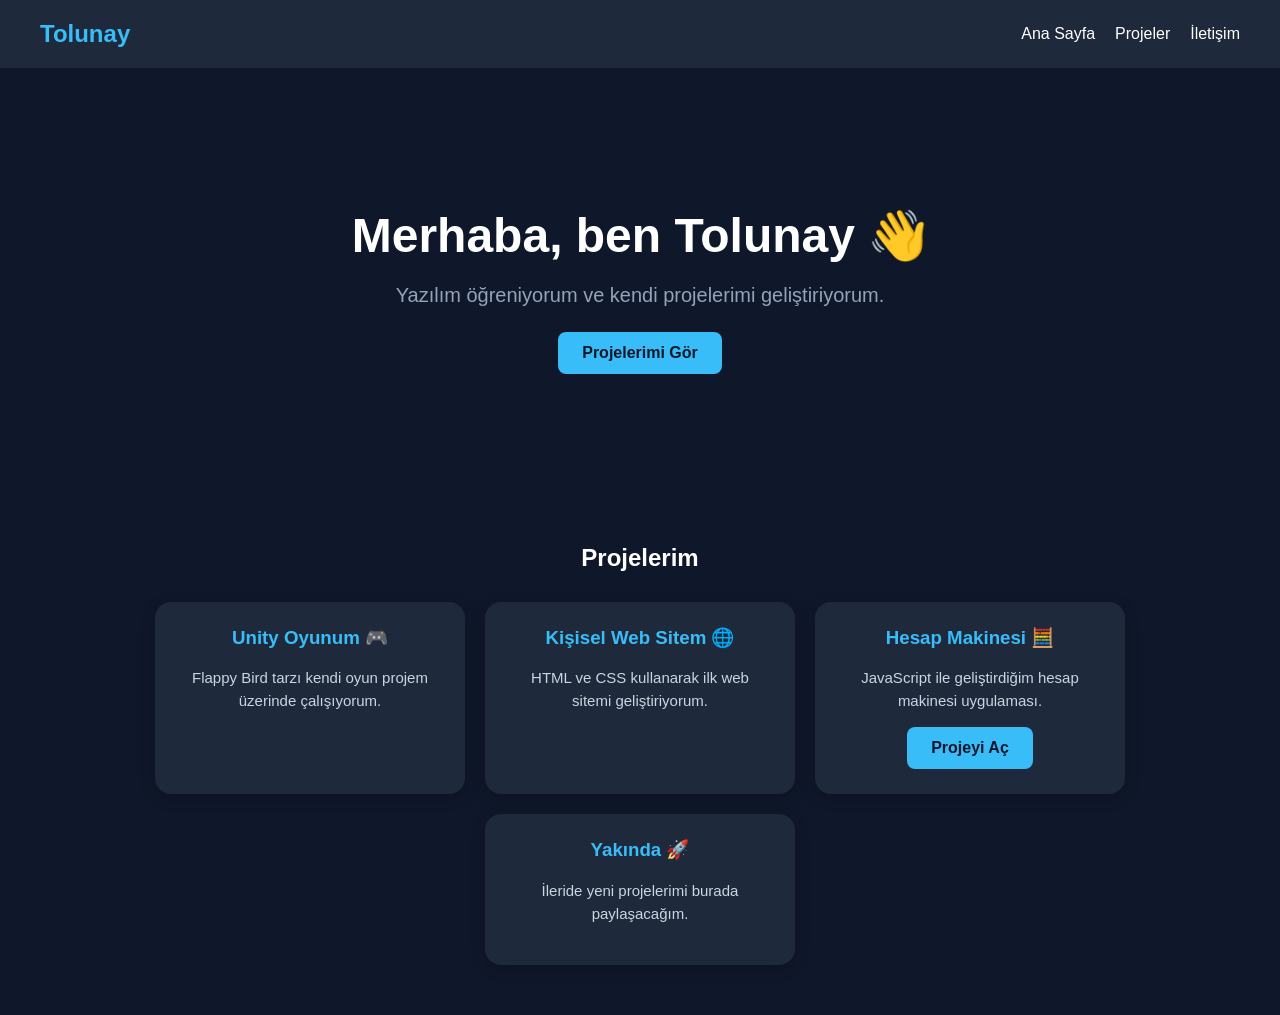
==== index.html @ 8adb0b30 "ilk yükleme" ====
<!DOCTYPE html>
<html lang="tr">
<head>
  <meta charset="UTF-8">
  <meta name="viewport" content="width=device-width, initial-scale=1.0">
  <title>Tolunay | Web Site</title>
  <link rel="stylesheet" href="style.css">
</head>
<body>

  <!-- NAVBAR -->
  <nav>
    <h2 class="logo">Tolunay</h2>
    <ul>
      <li><a href="#">Ana Sayfa</a></li>
      <li><a href="#projects">Projeler</a></li>
      <li><a href="#">İletişim</a></li>
    </ul>
  </nav>

  <!-- HERO -->
  <section class="hero">
    <h1>Merhaba, ben Tolunay 👋</h1>
    <p>Yazılım öğreniyorum ve kendi projelerimi geliştiriyorum.</p>
    <a href="#projects" class="btn">Projelerimi Gör</a>
  </section>

  <!-- PROJECTS -->
  <section class="projects" id="projects">
    <h2>Projelerim</h2>

    <div class="cards">
      <div class="card">
        <h3>Unity Oyunum 🎮</h3>
        <p>Flappy Bird tarzı kendi oyun projem üzerinde çalışıyorum.</p>
      </div>

      <div class="card">
        <h3>Kişisel Web Sitem 🌐</h3>
        <p>HTML ve CSS kullanarak ilk web sitemi geliştiriyorum.</p>
      </div>
      <div class="card">
  <h3>Hesap Makinesi 🧮</h3>
  <p>JavaScript ile geliştirdiğim hesap makinesi uygulaması.</p>
  <a href="calculator.html" class="btn" target="_blank">Projeyi Aç</a>
</div>

      <div class="card">
        <h3>Yakında 🚀</h3>
        <p>İleride yeni projelerimi burada paylaşacağım.</p>
      </div>
    </div>
  </section>

</body>
</html>
---- style.css ----
html {
  scroll-behavior: smooth;
}

body {
  margin: 0;
  font-family: Arial, sans-serif;
  background: #0f172a;
  color: white;
}

/* NAVBAR */
nav {
  display: flex;
  justify-content: space-between;
  align-items: center;
  padding: 20px 40px;
  background: #1e293b;
  position: sticky;
  top: 0;
  z-index: 1000;
  backdrop-filter: blur(8px);
}

.logo {
  color: #38bdf8;
  margin: 0;
}

nav ul {
  list-style: none;
  display: flex;
  gap: 20px;
  padding: 0;
  margin: 0;
}

nav a {
  text-decoration: none;
  color: white;
  transition: 0.3s;
}

nav a:hover {
  color: #38bdf8;
}

/* HERO */
.hero {
  text-align: center;
  padding: 100px 20px;
  opacity: 0;
  transform: translateY(30px);
  animation: fadeUp 1s ease forwards;
}

.hero h1 {
  font-size: 48px;
  margin-bottom: 10px;
}

.hero p {
  font-size: 20px;
  color: #94a3b8;
  margin-bottom: 25px;
}

/* BUTTON */
.btn {
  display: inline-block;
  background: #38bdf8;
  color: #0f172a;
  padding: 12px 24px;
  border-radius: 8px;
  text-decoration: none;
  font-weight: bold;
  transition: 0.3s;
  animation: pop 1.2s ease;
}

.btn:hover {
  transform: scale(1.08);
  box-shadow: 0 6px 20px rgba(56, 189, 248, 0.35);
}

/* PROJECTS */
.projects {
  padding: 50px 20px;
  text-align: center;
}

.projects h2 {
  margin-bottom: 30px;
}

.cards {
  display: flex;
  justify-content: center;
  gap: 20px;
  flex-wrap: wrap;
}

.card {
  background: #1e293b;
  width: 260px;
  padding: 25px;
  border-radius: 16px;
  transition: 0.3s;
  box-shadow: 0 4px 15px rgba(0, 0, 0, 0.2);
  opacity: 0;
  transform: translateY(40px);
  animation: fadeUp 1s ease forwards;
}

.card h3 {
  margin-top: 0;
  color: #38bdf8;
}

.card p {
  color: #cbd5e1;
  font-size: 15px;
  line-height: 1.5;
}

.card:hover {
  transform: translateY(-8px) scale(1.03);
  background: #334155;
  box-shadow: 0 8px 25px rgba(0, 0, 0, 0.3);
}

/* CARD GECIKMELERI */
.card:nth-child(1) {
  animation-delay: 0.3s;
}

.card:nth-child(2) {
  animation-delay: 0.6s;
}

.card:nth-child(3) {
  animation-delay: 0.9s;
}

/* ANIMATIONS */
@keyframes fadeUp {
  to {
    opacity: 1;
    transform: translateY(0);
  }
}

@keyframes pop {
  0% {
    transform: scale(0.8);
  }
  70% {
    transform: scale(1.1);
  }
  100% {
    transform: scale(1);
  }
}

/* MOBIL UYUM */
@media (max-width: 768px) {
  nav {
    flex-direction: column;
    gap: 15px;
    padding: 20px;
  }

  nav ul {
    flex-direction: column;
    align-items: center;
    gap: 10px;
  }

  .hero h1 {
    font-size: 34px;
  }

  .hero p {
    font-size: 17px;
  }

  .card {
    width: 90%;
  }
}
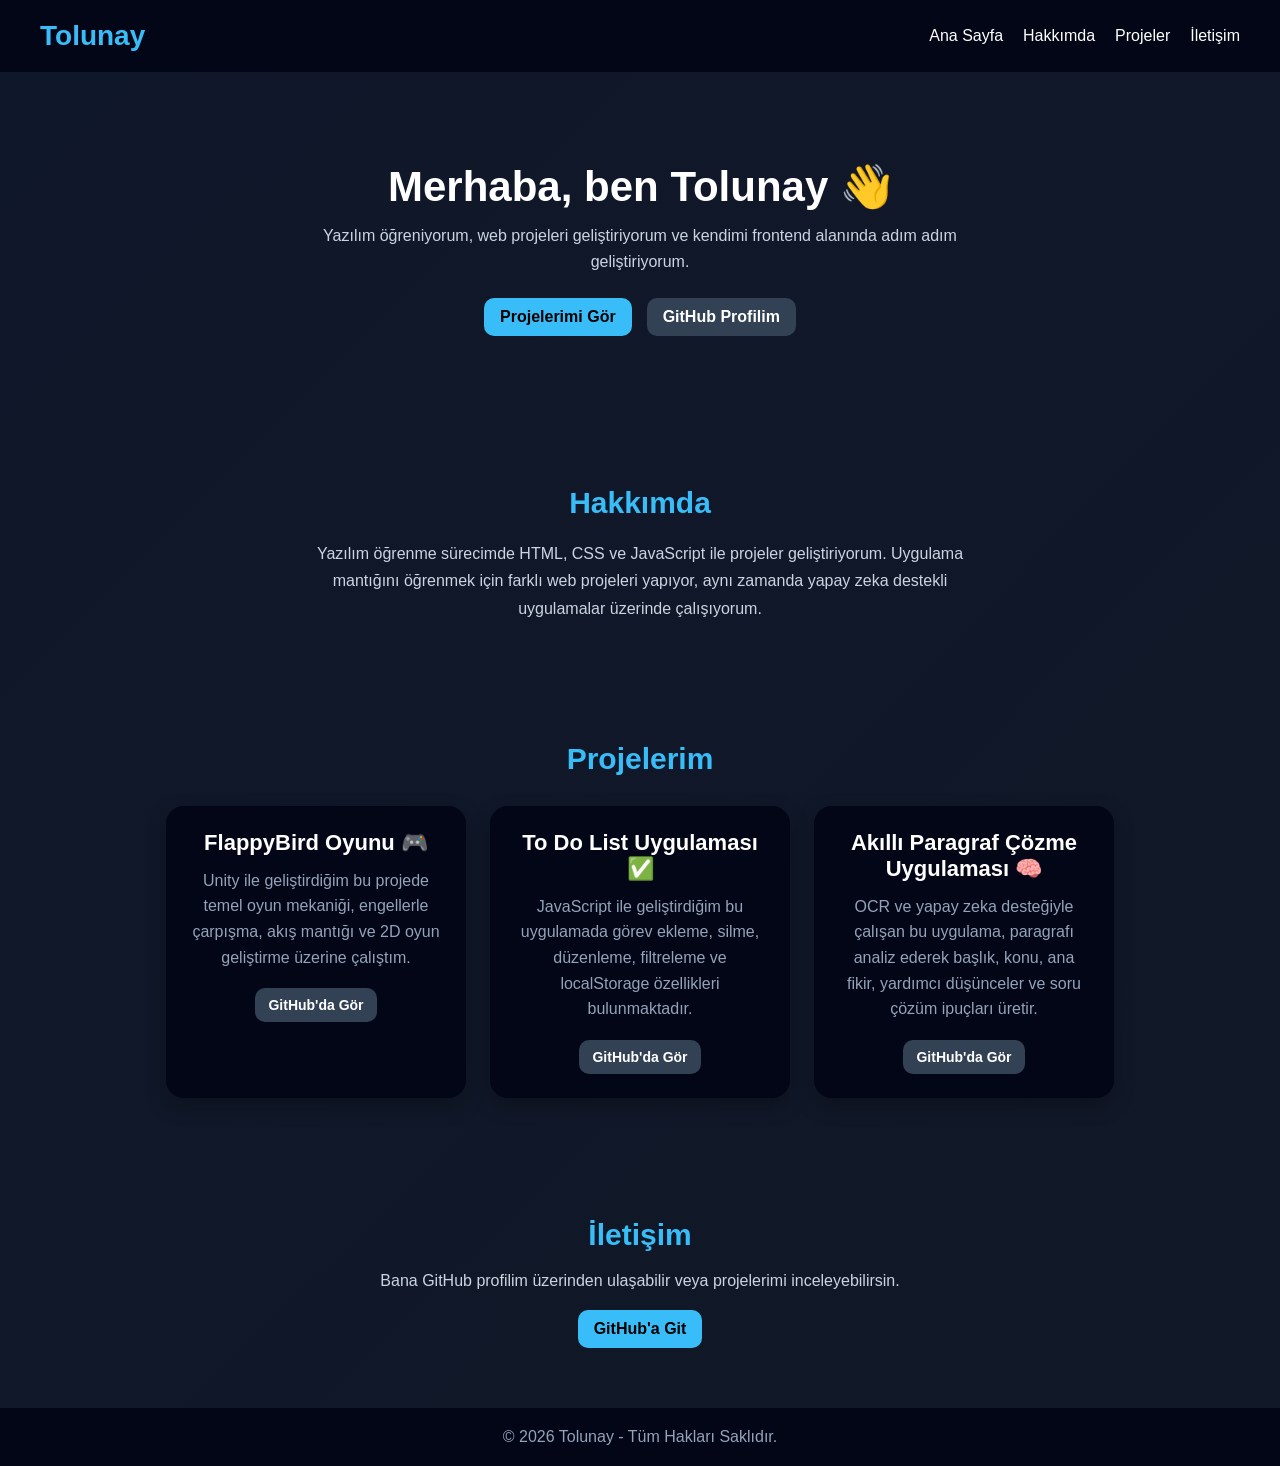
==== commit 9637c104: "Add files via upload" ====
--- a/index.html
+++ b/index.html
@@ -3,54 +3,99 @@
 <head>
   <meta charset="UTF-8">
   <meta name="viewport" content="width=device-width, initial-scale=1.0">
-  <title>Tolunay | Web Site</title>
+  <title>Tolunay | Portfolyo</title>
   <link rel="stylesheet" href="style.css">
 </head>
 <body>
 
-  <!-- NAVBAR -->
   <nav>
     <h2 class="logo">Tolunay</h2>
     <ul>
-      <li><a href="#">Ana Sayfa</a></li>
+      <li><a href="#home">Ana Sayfa</a></li>
+      <li><a href="#about">Hakkımda</a></li>
       <li><a href="#projects">Projeler</a></li>
-      <li><a href="#">İletişim</a></li>
+      <li><a href="#contact">İletişim</a></li>
     </ul>
   </nav>
 
-  <!-- HERO -->
-  <section class="hero">
+  <section class="hero" id="home">
     <h1>Merhaba, ben Tolunay 👋</h1>
-    <p>Yazılım öğreniyorum ve kendi projelerimi geliştiriyorum.</p>
-    <a href="#projects" class="btn">Projelerimi Gör</a>
+    <p>
+      Yazılım öğreniyorum, web projeleri geliştiriyorum ve kendimi
+      frontend alanında adım adım geliştiriyorum.
+    </p>
+
+    <div class="hero-buttons">
+      <a href="#projects" class="btn">Projelerimi Gör</a>
+      <a href="https://github.com/Tolumaster" class="btn secondary-btn" target="_blank">GitHub Profilim</a>
+    </div>
   </section>
 
-  <!-- PROJECTS -->
-  <section class="projects" id="projects">
+  <section class="about" id="about">
+    <h2>Hakkımda</h2>
+    <p>
+      Yazılım öğrenme sürecimde HTML, CSS ve JavaScript ile projeler geliştiriyorum.
+      Uygulama mantığını öğrenmek için farklı web projeleri yapıyor, aynı zamanda
+      yapay zeka destekli uygulamalar üzerinde çalışıyorum.
+    </p>
+  </section>
+
+  <section id="projects">
     <h2>Projelerim</h2>
 
     <div class="cards">
       <div class="card">
-        <h3>Unity Oyunum 🎮</h3>
-        <p>Flappy Bird tarzı kendi oyun projem üzerinde çalışıyorum.</p>
+        <h3>FlappyBird Oyunu 🎮</h3>
+        <p>
+          Unity ile geliştirdiğim bu projede temel oyun mekaniği, engellerle çarpışma,
+          akış mantığı ve 2D oyun geliştirme üzerine çalıştım.
+        </p>
+        <div class="card-buttons">
+          <a href="https://github.com/Tolumaster/FlappyBird" class="btn small-btn secondary-btn" target="_blank">
+            GitHub'da Gör
+          </a>
+        </div>
       </div>
 
       <div class="card">
-        <h3>Kişisel Web Sitem 🌐</h3>
-        <p>HTML ve CSS kullanarak ilk web sitemi geliştiriyorum.</p>
+        <h3>To Do List Uygulaması ✅</h3>
+        <p>
+          JavaScript ile geliştirdiğim bu uygulamada görev ekleme, silme, düzenleme,
+          filtreleme ve localStorage özellikleri bulunmaktadır.
+        </p>
+        <div class="card-buttons">
+          <a href="https://github.com/Tolumaster/ToDoApp" class="btn small-btn secondary-btn" target="_blank">
+            GitHub'da Gör
+          </a>
+        </div>
       </div>
-      <div class="card">
-  <h3>Hesap Makinesi 🧮</h3>
-  <p>JavaScript ile geliştirdiğim hesap makinesi uygulaması.</p>
-  <a href="calculator.html" class="btn" target="_blank">Projeyi Aç</a>
-</div>
 
       <div class="card">
-        <h3>Yakında 🚀</h3>
-        <p>İleride yeni projelerimi burada paylaşacağım.</p>
+        <h3>Akıllı Paragraf Çözme Uygulaması 🧠</h3>
+        <p>
+          OCR ve yapay zeka desteğiyle çalışan bu uygulama, paragrafı analiz ederek
+          başlık, konu, ana fikir, yardımcı düşünceler ve soru çözüm ipuçları üretir.
+        </p>
+        <div class="card-buttons">
+          <a href="https://github.com/Tolumaster/SmartNotesApp" class="btn small-btn secondary-btn" target="_blank">
+            GitHub'da Gör
+          </a>
+        </div>
       </div>
     </div>
   </section>
 
+  <section class="contact" id="contact">
+    <h2>İletişim</h2>
+    <p>
+      Bana GitHub profilim üzerinden ulaşabilir veya projelerimi inceleyebilirsin.
+    </p>
+    <a href="https://github.com/Tolumaster" class="btn" target="_blank">GitHub'a Git</a>
+  </section>
+
+  <footer>
+    <p>© 2026 Tolunay - Tüm Hakları Saklıdır.</p>
+  </footer>
+
 </body>
 </html>
--- a/style.css
+++ b/style.css
@@ -1,11 +1,16 @@
+* {
+  margin: 0;
+  padding: 0;
+  box-sizing: border-box;
+  font-family: Arial, sans-serif;
+}
+
 html {
   scroll-behavior: smooth;
 }
 
 body {
-  margin: 0;
-  font-family: Arial, sans-serif;
-  background: #0f172a;
+  background: linear-gradient(135deg, #0f172a, #111827);
   color: white;
 }
 
@@ -15,30 +20,28 @@
   justify-content: space-between;
   align-items: center;
   padding: 20px 40px;
-  background: #1e293b;
+  background: #020617;
   position: sticky;
   top: 0;
   z-index: 1000;
-  backdrop-filter: blur(8px);
 }
 
 .logo {
   color: #38bdf8;
-  margin: 0;
+  font-size: 28px;
+  font-weight: bold;
 }
 
 nav ul {
+  display: flex;
   list-style: none;
-  display: flex;
   gap: 20px;
-  padding: 0;
-  margin: 0;
 }
 
 nav a {
   text-decoration: none;
   color: white;
-  transition: 0.3s;
+  transition: 0.2s;
 }
 
 nav a:hover {
@@ -48,143 +51,165 @@
 /* HERO */
 .hero {
   text-align: center;
-  padding: 100px 20px;
-  opacity: 0;
-  transform: translateY(30px);
-  animation: fadeUp 1s ease forwards;
+  padding: 90px 20px;
 }
 
 .hero h1 {
-  font-size: 48px;
-  margin-bottom: 10px;
+  font-size: 42px;
+  margin-bottom: 12px;
 }
 
 .hero p {
-  font-size: 20px;
+  color: #cbd5e1;
+  margin-bottom: 24px;
+  max-width: 700px;
+  margin-left: auto;
+  margin-right: auto;
+  line-height: 1.6;
+}
+
+.hero-buttons {
+  display: flex;
+  justify-content: center;
+  gap: 15px;
+  flex-wrap: wrap;
+}
+
+/* ABOUT */
+.about {
+  text-align: center;
+  padding: 60px 20px;
+}
+
+.about h2,
+#projects h2,
+.contact h2 {
+  font-size: 30px;
+  margin-bottom: 20px;
+  color: #38bdf8;
+}
+
+.about p {
+  max-width: 700px;
+  margin: auto;
+  color: #cbd5e1;
+  line-height: 1.7;
+}
+
+/* PROJECTS */
+#projects {
+  padding: 60px 20px;
+  text-align: center;
+}
+
+.cards {
+  display: flex;
+  flex-wrap: wrap;
+  justify-content: center;
+  gap: 24px;
+  margin-top: 30px;
+}
+
+.card {
+  background: #020617;
+  padding: 24px;
+  border-radius: 18px;
+  width: 300px;
+  transition: 0.3s;
+  box-shadow: 0 8px 20px rgba(0, 0, 0, 0.25);
+}
+
+.card:hover {
+  transform: translateY(-6px);
+}
+
+.card h3 {
+  margin-bottom: 12px;
+  font-size: 22px;
+}
+
+.card p {
   color: #94a3b8;
-  margin-bottom: 25px;
-}
-
-/* BUTTON */
+  margin-bottom: 18px;
+  line-height: 1.6;
+}
+
+.card-buttons {
+  display: flex;
+  justify-content: center;
+  gap: 10px;
+  flex-wrap: wrap;
+}
+
+/* BUTTONS */
 .btn {
-  display: inline-block;
   background: #38bdf8;
-  color: #0f172a;
-  padding: 12px 24px;
-  border-radius: 8px;
+  color: black;
+  padding: 10px 16px;
+  border-radius: 10px;
   text-decoration: none;
   font-weight: bold;
-  transition: 0.3s;
-  animation: pop 1.2s ease;
+  transition: 0.2s;
+  display: inline-block;
 }
 
 .btn:hover {
-  transform: scale(1.08);
-  box-shadow: 0 6px 20px rgba(56, 189, 248, 0.35);
-}
-
-/* PROJECTS */
-.projects {
-  padding: 50px 20px;
-  text-align: center;
-}
-
-.projects h2 {
-  margin-bottom: 30px;
-}
-
-.cards {
-  display: flex;
-  justify-content: center;
-  gap: 20px;
-  flex-wrap: wrap;
-}
-
-.card {
-  background: #1e293b;
-  width: 260px;
-  padding: 25px;
-  border-radius: 16px;
-  transition: 0.3s;
-  box-shadow: 0 4px 15px rgba(0, 0, 0, 0.2);
-  opacity: 0;
-  transform: translateY(40px);
-  animation: fadeUp 1s ease forwards;
-}
-
-.card h3 {
-  margin-top: 0;
-  color: #38bdf8;
-}
-
-.card p {
+  opacity: 0.85;
+}
+
+.secondary-btn {
+  background: #334155;
+  color: white;
+}
+
+.small-btn {
+  padding: 9px 13px;
+  font-size: 14px;
+}
+
+/* CONTACT */
+.contact {
+  text-align: center;
+  padding: 60px 20px;
+}
+
+.contact p {
   color: #cbd5e1;
-  font-size: 15px;
-  line-height: 1.5;
-}
-
-.card:hover {
-  transform: translateY(-8px) scale(1.03);
-  background: #334155;
-  box-shadow: 0 8px 25px rgba(0, 0, 0, 0.3);
-}
-
-/* CARD GECIKMELERI */
-.card:nth-child(1) {
-  animation-delay: 0.3s;
-}
-
-.card:nth-child(2) {
-  animation-delay: 0.6s;
-}
-
-.card:nth-child(3) {
-  animation-delay: 0.9s;
-}
-
-/* ANIMATIONS */
-@keyframes fadeUp {
-  to {
-    opacity: 1;
-    transform: translateY(0);
-  }
-}
-
-@keyframes pop {
-  0% {
-    transform: scale(0.8);
-  }
-  70% {
-    transform: scale(1.1);
-  }
-  100% {
-    transform: scale(1);
-  }
-}
-
-/* MOBIL UYUM */
+  margin-bottom: 20px;
+}
+
+/* FOOTER */
+footer {
+  text-align: center;
+  padding: 20px;
+  background: #020617;
+  color: #94a3b8;
+}
+
+/* MOBILE */
 @media (max-width: 768px) {
   nav {
     flex-direction: column;
-    gap: 15px;
-    padding: 20px;
+    gap: 12px;
+    padding: 18px 20px;
   }
 
   nav ul {
+    flex-wrap: wrap;
+    justify-content: center;
+  }
+
+  .hero h1 {
+    font-size: 30px;
+  }
+
+  .cards {
     flex-direction: column;
     align-items: center;
-    gap: 10px;
-  }
-
-  .hero h1 {
-    font-size: 34px;
-  }
-
-  .hero p {
-    font-size: 17px;
   }
 
   .card {
-    width: 90%;
+    width: 100%;
+    max-width: 340px;
   }
 }
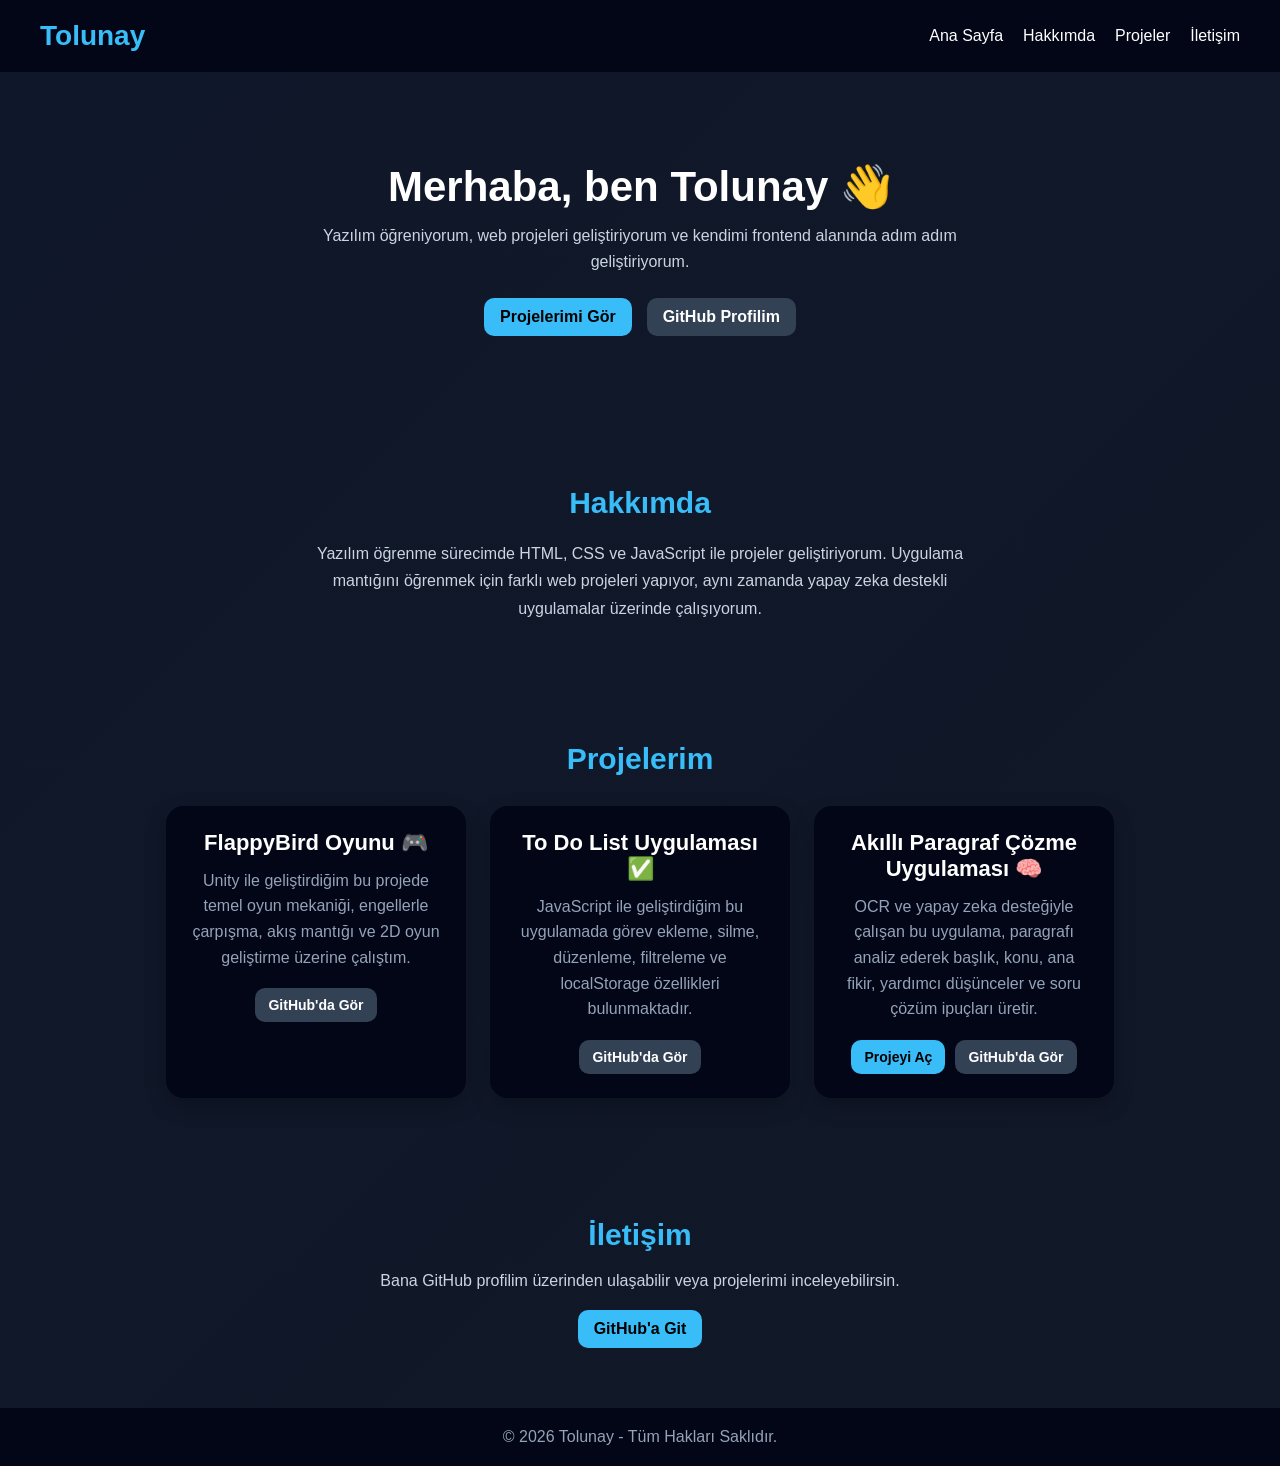
==== commit cd5c7dfa: "ParagraphApp eklendi" ====
--- a/index.html
+++ b/index.html
@@ -71,17 +71,18 @@
       </div>
 
       <div class="card">
-        <h3>Akıllı Paragraf Çözme Uygulaması 🧠</h3>
-        <p>
-          OCR ve yapay zeka desteğiyle çalışan bu uygulama, paragrafı analiz ederek
-          başlık, konu, ana fikir, yardımcı düşünceler ve soru çözüm ipuçları üretir.
-        </p>
-        <div class="card-buttons">
-          <a href="https://github.com/Tolumaster/SmartNotesApp" class="btn small-btn secondary-btn" target="_blank">
-            GitHub'da Gör
-          </a>
-        </div>
-      </div>
+  <h3>Akıllı Paragraf Çözme Uygulaması 🧠</h3>
+  <p>
+    OCR ve yapay zeka desteğiyle çalışan bu uygulama, paragrafı analiz ederek
+    başlık, konu, ana fikir, yardımcı düşünceler ve soru çözüm ipuçları üretir.
+  </p>
+  <div class="card-buttons">
+    <a href="paragraf-app/index.html" class="btn small-btn" target="_blank">Projeyi Aç</a>
+    <a href="https://github.com/Tolumaster/SmartNotesApp" class="btn small-btn secondary-btn" target="_blank">
+      GitHub'da Gör
+    </a>
+  </div>
+</div>
     </div>
   </section>
 
